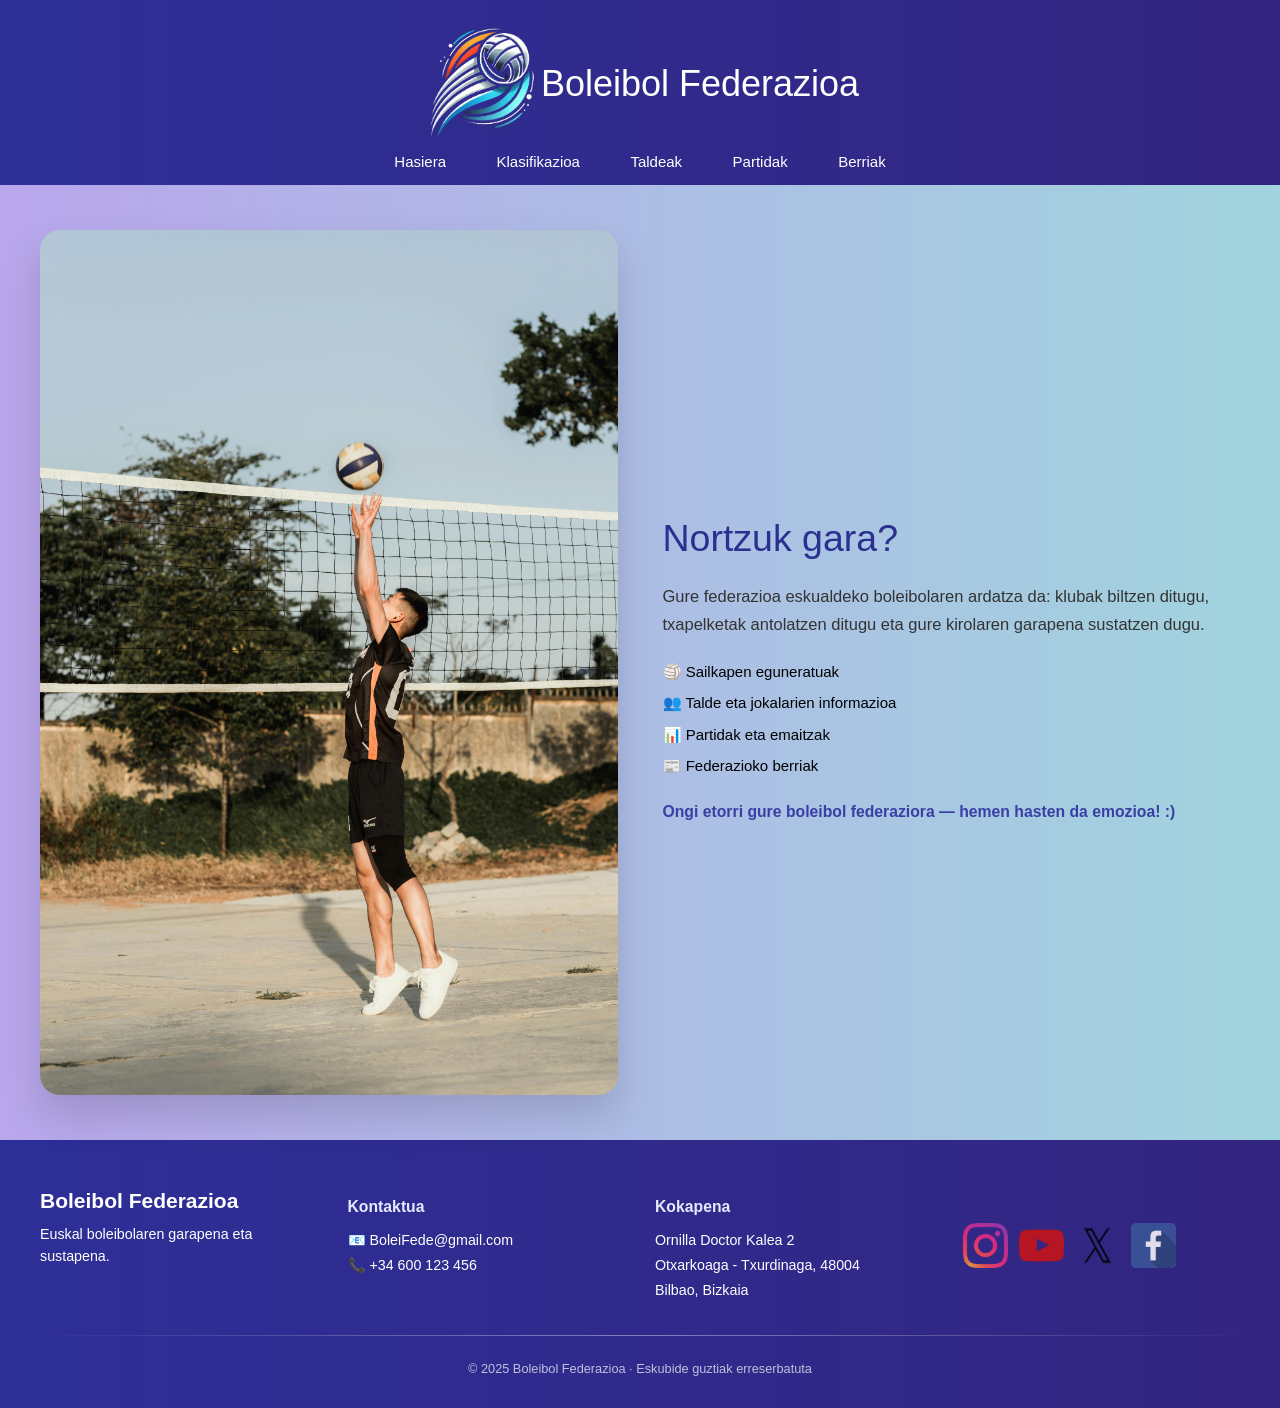
==== index.html @ 76388a1a "Lehenengo commit-a" ====
<!DOCTYPE html>
<html lang="en">

<head>
    <meta charset="UTF-8">
    <meta name="viewport" content="width=device-width, initial-scale=1.0">
    <meta name="description" content="Gure boleiboleko federazioaren web orrialdea sortu dugu">
    <meta name="keywords" content="HTML, CSS, JavaScript">
    <meta name="author" content="3.Taldea">
    <link rel="stylesheet"
        href="https://fonts.googleapis.com/css2?family=Material+Symbols+Rounded:opsz,wght,FILL,GRAD@20..48,100..700,0..1,-50..200">
    <link rel="shortcut icon" href="irudiak/Logo_sinFondo.png" type="image/x-icon">

    <script src="https://code.jquery.com/jquery-3.7.1.min.js"></script>
    <script src="script/jquery-3.7.1.min.js"></script>
    <script src="script/boleibol_federazioa.js"></script>

    <link rel="stylesheet" href="css/boleibol.css">
    <link rel="stylesheet" href="css/w3.css">
</head>

<body>
    <header>
        <div class="tituloa">
            <!--Logoan klikatzerakoan hasierara eramaten du-->
            <a class="hasiera" href="#">
                <img src="irudiak/Logo_sinFondo.png" alt="Federazioaren logoa" width="120px">
            </a>
            <h1>Boleibol Federazioa</h1>
        </div>
        <nav>
            <ul>
                <li>
                    <a class="hasiera" href="#">Hasiera</a>
                </li>
                <li>
                    <a id="klasifikazioa" href="#">Klasifikazioa</a>
                </li>
                <li>
                    <a id="taldeak" href="#">Taldeak</a>
                </li>
                <li>
                    <a id="partidak" href="#">Partidak</a>
                </li>
                <li>
                    <a class="berriak" href="#">Berriak</a>
                </li>
            </ul>
        </nav>
    </header>
    <main>

    </main>
    <br>
    <br>
    <footer>
        <div class="footer-container">


            <div class="footer-brand">
                <h3>Boleibol Federazioa</h3>
                <p>Euskal boleibolaren garapena eta sustapena.</p>
            </div>


            <div class="footer-section">
                <h4>Kontaktua</h4>
                <p>📧 BoleiFede@gmail.com</p>
                <p>📞 +34 600 123 456</p>
            </div>


            <div class="footer-section">
                <h4>Kokapena</h4>
                <p>Ornilla Doctor Kalea 2</p>
                <p>Otxarkoaga - Txurdinaga, 48004</p>
                <p>Bilbao, Bizkaia</p>
            </div>

            <div class="footer-social">
                <a href="#" aria-label="Instagram">
                    <img src="irudiak/instagram.png" alt="Instagram">
                </a>
                <a href="#" aria-label="YouTube">
                    <img src="irudiak/youtube.png" alt="YouTube">
                </a>
                <a href="#" aria-label="Twitter">
                    <img src="irudiak/twitter.png" alt="Twitter">
                </a>
                <a href="#" aria-label="Facebook">
                    <img src="irudiak/facebook.png" alt="Facebook">
                </a>
            </div>


        </div>


        <div class="footer-divider"></div>


        <div class="footer-bottom">
            © 2025 Boleibol Federazioa · Eskubide guztiak erreserbatuta
        </div>
    </footer>
</body>

</html>
---- css/boleibol.css ----
/*//////////////////////////////////////////////////////////////////MENU NABIGATZAILEA SORTZEKO ETA DISEINUA EMATEKO//////////////////////////////////////////////////*/
* {
    font-family: Arial, Helvetica, sans-serif;
}

body {
    background-color: rgb(255, 218, 218);
    background: linear-gradient(90deg, #b9a6ec, #a1d4de);
}

header {
    display: flex;
    flex-direction: column;
    background: linear-gradient(90deg, #2d2f98, #332580);
    color: white;
    justify-content: center;
    padding-top: 15px;

}

.tituloa {
    display: flex;
    justify-content: center;
    align-items: center;

}

h1 {
    padding-top: 14px;
}

/* ================= NAV MEJORADO ================= */

nav {
    background: linear-gradient(90deg, #2d2f98, #332580);
}

nav ul {
    list-style: none;
    display: flex;
    justify-content: center; 
    align-items: center;
    gap: 1.5rem;
    padding: 12px 0;
    margin: 0;
}

nav ul li {
    position: relative;
}

nav ul a {
    text-decoration: none;
    font-size: 1rem;
    font-weight: 500;
    padding: 8px 14px;
    border-radius: 8px;
    position: relative;
    transition: color 0.3s ease;
}


nav ul a::after {
    content: "";
    position: absolute;
    left: 50%;
    bottom: 0;
    width: 0%;
    height: 3px;
    background: linear-gradient(to right, #7db9f5, #ffffff);
    border-radius: 3px;
    transform: translateX(-50%);
    transition: width 0.3s ease;
}

/* hover */
nav ul a:hover {
    color: #e6ecff;
}

nav ul a:hover::after {
    width: 70%;
}


nav ul a.active::after {
    width: 80%;
}


/* ======== RESPONSIVE HEADER ========= */

@media (max-width: 768px) {
    nav ul {
        flex-direction: column;
        gap: 0.75rem;
    }

    nav ul a {
        width: 90%;
        text-align: center;
        padding: 12px;
    }

    nav ul a::after {
        display: none; 
    }
}


/*/////////////////// HASIERA DISEINUA ///////////////////////*/
.portada-container {
    max-width: 1200px;
    margin: 0 auto;
    display: grid;
    grid-template-columns: 1fr 1fr;
    gap: 3rem;
    align-items: center;
}

.portada-img img {
    width: 100%;
    border-radius: 20px;
    box-shadow: 0 20px 40px rgba(0, 0, 0, 0.15);
}

.portada-content h1 {
    font-size: 2.5rem;
    color: #2b2f8f;
    margin-bottom: 1rem;
}

.portada-content .intro {
    font-size: 1.1rem;
    line-height: 1.7;
    color: #333;
    margin-bottom: 1.5rem;
}

.features {
    list-style: none;
    padding: 0;
    margin: 0 0 1.5rem;
}

.features li {
    margin-bottom: 0.6rem;
    font-size: 1rem;
}

.cta {
    font-weight: 600;
    color: #3a3fa5;
    font-size: 1.05rem;
}


.taldeak-main {
    padding: 20px;
    max-width: 1400px;
    margin: 0 auto;
}

.taldeak-titulua {
    font-size: 3rem;
    font-weight: 300;
    letter-spacing: 2px;
    color: #1f2a8a; 
    margin: 60px 0 40px 60px;
    position: relative;
    text-transform: uppercase;
}

.taldeak-titulua span {
    font-weight: 600;
    color: #2c6fd6; 
}

.taldeak-titulua::after {
    content: "";
    position: absolute;
    left: 0;
    bottom: -12px;
    width: 120px;
    height: 4px;
    background: linear-gradient(
        to right,
        #2c6fd6,
        #7db9f5
    );
    border-radius: 2px;
}





/* ////////////////////////////////////////////////////////////////// KLASIFIKAZIO ORRIA EGITEKO ////////////////////////////////////////////////////////////////// */
/* Taularen kontenedorea */
.tabla-contenedor {
    max-width: 1100px;
    margin: 0 auto 40px;
    border-radius: 16px;
    box-shadow: 0 10px 30px rgba(0, 0, 0, 0.08);
    overflow-x: auto;
    /* 🔹 Responsive: scroll horizontala */
    background: white;
}

/* taula */
.tabla-klasi {
    width: 100%;
    border-collapse: collapse;
    font-family: 'Segoe UI', Tahoma, Geneva, Verdana, sans-serif;
    font-size: 0.95rem;
}

.tabla-klasi th {
    background: linear-gradient(135deg, #2c3e50, #34495e);
    color: white;
    padding: 14px 10px;
    text-align: center;
    font-size: 0.85rem;
}

.tabla-klasi td {
    padding: 14px 10px;
    text-align: center;
    border-bottom: 1px solid #f0f2f5;
    color: #2d3748;
    font-weight: 500;
}

/* zutabe espezifikoak */

.pos-col {
    width: 50px;
}

.team-col {
    text-align: left;
    min-width: 200px;
}

.points-col {
    width: 60px;
    font-weight: 700;
}

/* taularen barruko informazioa */
.team-info {
    display: flex;
    align-items: center;
    gap: 10px;
}

.team-info img {
    width: 32px;
    height: 32px;
    object-fit: contain;
}

.team-info span {
    font-weight: 600;
}

/* posizioaren koloreak */
tr.champions {
    background-color: rgba(16, 185, 129, 0.05);
    border-left: 4px solid #10b981;
}

tr.europa {
    background-color: rgba(59, 130, 246, 0.05);
    border-left: 4px solid #3b82f6;
}

tr.relegation {
    background-color: rgba(239, 68, 68, 0.05);
    border-left: 4px solid #ef4444;
}


/* Klasifikazioaren responsive */

@media (max-width: 480px) {

    /* Titulu nagusia gehiago txikitu */
    .klasi_titulua {
        font-size: 1.4rem;
    }

    /* Taula horizontalki mugi dadin */
    .tabla-contenedor {
        overflow-x: auto;
    }

    /* Ikonoak txikiagoak mugikorrean */
    .team-info img {
        width: 26px;
        height: 26px;
    }

    /* Testu orokorra txikiago */
    .tabla-klasi th,
    .tabla-klasi td {
        font-size: 0.8rem;
    }
}



/* ////////////////////////////////////////////////////////////////// BERRIAK //////////////////////////////////////////////////////////////////*/
.berriak-container {
    max-width: 1200px;
    margin: 0 auto;
    padding: 0 2rem 4rem;
}

.notizien-grid {
    display: grid;
    grid-template-columns: repeat(auto-fit, minmax(350px, 1fr));
    gap: 2rem;
    margin-top: 2rem;
}

/* Tarjeta de noticia */
.notizia-card {
    background: white;
    border-radius: 12px;
    overflow: hidden;
    box-shadow: 0 6px 20px rgba(0, 0, 0, 0.1);
    transition: transform 0.3s ease, box-shadow 0.3s ease;
    display: flex;
    flex-direction: column;
    height: 100%;
}

.notizia-card:hover {
    transform: translateY(-5px);
    box-shadow: 0 12px 25px rgba(0, 0, 0, 0.15);
}

/* Header de noticia */
.notizia-header {
    background: linear-gradient(135deg, #2c3e50, #34495e);
    padding: 1rem;
    display: flex;
    justify-content: space-between;
    align-items: center;
}

.notizia-category {
    background: #006494;
    color: white;
    padding: 0.3rem 0.8rem;
    border-radius: 20px;
    font-size: 0.85rem;
    font-weight: 600;
}

.notizia-date {
    color: #e1e6ed;
    font-size: 0.9rem;
}

.notizia-content {
    padding: 1.5rem;
    flex-grow: 1;
    display: flex;
    flex-direction: column;
    background-color: white;
}

.notizia-title {
    color: #1f3c56;
    font-size: 1.5rem;
    margin-bottom: 1rem;
    line-height: 1.3;
}

.notizia-summary p {
    color: #4a5568;
    line-height: 1.6;
    margin-bottom: 1.5rem;
}

.notizia-full {
    margin-top: 1rem;
}

.notizia-full p {
    color: #4a5568;
    line-height: 1.6;
    margin-bottom: 1rem;
}

.notizia-image {
    margin: 1.5rem 0;
}

.notizia-image img {
    width: 100%;
    border-radius: 8px;
    box-shadow: 0 4px 8px rgba(0, 0, 0, 0.1);
}

.image-caption {
    font-size: 0.9rem;
    color: #718096;
    text-align: center;
    margin-top: 0.5rem;
    font-style: italic;
}

.notizia-stats {
    background: #f8fafc;
    padding: 1rem;
    border-radius: 8px;
    margin: 1.5rem 0;
    border-left: 4px solid #006494;
}

.notizia-stats h3 {
    color: #2d3748;
    margin-bottom: 0.8rem;
    font-size: 1.1rem;
}

.notizia-stats ul {
    list-style: none;
    padding-left: 0;
}

.notizia-stats li {
    padding: 0.3rem 0;
    color: #4a5568;
    border-bottom: 1px solid #e2e8f0;
}

.notizia-stats li:last-child {
    border-bottom: none;
}

.notizia-quote {
    background: linear-gradient(135deg, rgba(0, 100, 148, 0.1), rgba(22, 9, 86, 0.05));
    padding: 1.5rem;
    border-radius: 8px;
    margin: 1.5rem 0;
    border-left: 4px solid #006494;
}

.notizia-quote blockquote {
    font-size: 1.1rem;
    color: #2d3748;
    font-style: italic;
    line-height: 1.6;
    margin-bottom: 0.5rem;
}

.notizia-quote cite {
    color: #718096;
    font-size: 0.9rem;
    font-style: normal;
    display: block;
    text-align: right;
}

.notizia-actions {
    padding: 1rem 1.5rem;
    background: #f8fafc;
    border-top: 1px solid #e2e8f0;
    display: flex;
    justify-content: space-between;
    align-items: center;
}

/* Botones simplificados */
.read-more-btn,
.read-less-btn {
    background: #006494;
    color: white;
    border: none;
    padding: 0.6rem 1.2rem;
    border-radius: 4px;
    cursor: pointer;
    font-weight: 600;
    font-size: 0.9rem;
    transition: background-color 0.2s ease;
    font-family: inherit;
}

.read-more-btn:hover,
.read-less-btn:hover {
    background: #004d73;
}

.read-less-btn {
    background: #4a5568;
}

.read-less-btn:hover {
    background: #2d3748;
}

/* Botón Erakutsi simplificado */
#btnErakutsi {
    background: #2d2f98;
    color: white;
    border: none;
    padding: 0.7rem 1.5rem;
    border-radius: 4px;
    cursor: pointer;
    font-weight: 600;
    font-size: 1rem;
    transition: background-color 0.2s ease;
}

#btnErakutsi:hover {
    background: #395abd;
}

/* Botón Ezkutatu simplificado */
#bntEzkutatu {
    background: #2d2f98;
    color: white;
    border: none;
    padding: 0.7rem 1.5rem;
    border-radius: 4px;
    cursor: pointer;
    font-weight: 600;
    font-size: 1rem;
    transition: background-color 0.2s ease;
}

#bntEzkutatu:hover {
    background: #395abd;
}

/* Responsive egiteko */
@media (max-width: 768px) {
    .nav-menu {
        display: none;
    }

    .header-title {
        font-size: 2rem;
    }

    .notizien-grid {
        grid-template-columns: 1fr;
        gap: 1.5rem;
    }

    .berriak-container {
        padding: 0 1rem 3rem;
    }

    .notizia-content {
        padding: 1rem;
    }

    .notizia-title {
        font-size: 1.3rem;
    }
}

@media (min-width: 769px) and (max-width: 1024px) {
    .notizien-grid {
        grid-template-columns: repeat(2, 1fr);
    }
}

@media (min-width: 1025px) {
    .notizien-grid {
        grid-template-columns: repeat(3, 1fr);
    }
}

/* ////////////////////////////////////////////////////////////////// FOOTER ////////////////////////////////////////////////////////////////// */

footer {
    background: linear-gradient(90deg, #2d2f98, #332580);
    color: white;
    padding: 3rem 1.5rem 2rem;
}


.footer-container {
    max-width: 1200px;
    margin: 0 auto;
    display: grid;
    grid-template-columns: repeat(auto-fit, minmax(250px, 1fr));
    gap: 2rem;
}


.footer-brand h3 {
    margin: 0 0 0.5rem;
    font-size: 1.4rem;
    font-weight: 600;
}


.footer-brand p {
    margin: 0;
    font-size: 0.95rem;
    color: var(--soft);
    line-height: 1.5;
}

.footer-section h4 {
    margin-bottom: 0.75rem;
    font-size: 1.05rem;
    font-weight: 600;
    color: #e6e9ff;
}


.footer-section p {
    margin: 0.25rem 0;
    font-size: 0.95rem;
    color: var(--soft);
}


.footer-divider {
    margin: 2rem 0 1.5rem;
    height: 1px;
    background: linear-gradient(to right, transparent, rgba(255, 255, 255, 0.4), transparent);
}


.footer-bottom {
    text-align: center;
    font-size: 0.85rem;
    color: rgba(255, 255, 255, 0.7);
}

.footer-social {
    right: 2rem;
    bottom: 2.5rem;
    display: flex;
    gap: 0.75rem;
}

.footer-social a {
    display: inline-flex;
    align-items: center;
    justify-content: center;
    transition: transform 0.2s ease, opacity 0.2s ease;
}

.footer-social img {
    width: 45px;
    height: 45px;
    opacity: 0.85;
}

.footer-social a:hover img {
    opacity: 1;
    transform: scale(1.1);
}




/*taldeak*/
/* =============================== */
/* ===== CONTENEDOR GENERAL ===== */
/* =============================== */

.talde_kont {
    background: rgb(140, 190, 227);
    border-radius: 16px;
    box-shadow: 0 10px 25px rgba(0, 0, 0, 0.08);
    padding: 25px 20px;
    max-width: 320px;
    display: flex;
    flex-direction: column;
    align-items: center;
    gap: 15px;
    transition: transform 0.3s ease, box-shadow 0.3s ease;
    margin: 20px;
}

/* Hover efektua */
.talde_kont:hover {
    transform: translateY(-6px);
    box-shadow: 0 15px 35px rgba(0, 0, 0, 0.12);
}

/* =============================== */
/* ===== LOGOA ===== */
/* =============================== */

.talde_kont img {
    width: 70px;
    height: 70px;
    object-fit: contain;
    background: #f1f5f9;
    padding: 10px;
    border-radius: 50%;
}

/* =============================== */
/* ===== TALDEAREN IZENA ===== */
/* =============================== */

.talde_kont h2 {
    font-size: 1.3rem;
    text-align: center;
    color: #1f3c56;
    margin: 0;
    font-weight: 700;
}

/* =============================== */
/* ===== INFORMEZIOAREN LISTA ===== */
/* =============================== */

.talde_kont ul {
    list-style: none;
    padding: 0;
    margin: 0;
    width: 100%;
}

.talde_kont li {
    font-size: 0.9rem;
    color: #4a5568;
    padding: 8px 0;
    border-bottom: 1px solid #e2e8f0;
    line-height: 1.4;
}

/* Azken marra kendu */
.talde_kont li:last-child {
    border-bottom: none;
}

/* =============================== */
/* ===== GRID-A (KANPOKOA) ===== */
/* =============================== */

/* Gomendatua: for-each-a inguratzen duen kontenedorea */
.taldeak-grid {
    display: grid;
    grid-template-columns: repeat(auto-fit, minmax(280px, 1fr));
    gap: 30px;
    max-width: 1200px;
    margin: 40px auto;
    padding: 0 20px;
}




#tald {
    display: flex;
    justify-content:space-around;
}

.jokalari_kont {
    background: rgb(71, 129, 174);
    color: white;
    border-radius: 16px;
    box-shadow: 0 10px 25px rgba(0, 0, 0, 0.08);
    padding: 25px 20px;
    max-width: 320px;
    display: flex;
    flex-direction: column;
    align-items: center;
    gap: 15px;
    transition: transform 0.3s ease, box-shadow 0.3s ease;
}

/* ====================== PARTIDOAK ====================== */

:root {
    --primary: #1f3c56;
    --secondary: #006494;
    --accent: #00a8e8;
    --light: #f8fafc;
    --dark: #2d3748;    
    --border: #e2e8f0;
    --shadow: rgba(0, 100, 148, 0.08);
    --radius: 12px;
    --win: #2ecc71;
    --loss: #e74c3c;
    --draw: #95a5a6;
}

.partidak-container {
    max-width: 1200px;
    margin: 0 auto;
    padding: 0 2rem 4rem;
}

.partidak-titulua {
    text-align: center;
    font-size: 2.8rem;
    font-weight: 700;
    color: var(--primary);
    margin: 3rem 0 4rem;
    letter-spacing: -0.8px;
    position: relative;
    padding-bottom: 1.5rem;
}

.partidak-titulua::after {
    content: '';
    position: absolute;
    bottom: 0;
    left: 50%;
    transform: translateX(-50%);
    width: 120px;
    height: 5px;
    background: linear-gradient(90deg, var(--secondary), var(--accent));
    border-radius: 3px;
}

/* ===== TEMPORADA ===== */
.denboraldia {
    background: white;
    border-radius: var(--radius);
    padding: 2.5rem;
    margin-bottom: 3rem;
    box-shadow: 0 8px 30px rgba(0, 0, 0, 0.06);
    border: 1px solid var(--border);
    position: relative;
    overflow: hidden;
}

.denboraldia::before {
    content: '';
    position: absolute;
    top: 0;
    left: 0;
    width: 6px;
    height: 100%;
    background: linear-gradient(180deg, var(--secondary), var(--accent));
}

.denboraldia h2 {
    font-size: 1.9rem;
    color: var(--primary);
    margin-bottom: 2rem;
    padding-bottom: 1.2rem;
    border-bottom: 2px solid var(--border);
    font-weight: 600;
    display: flex;
    align-items: center;
    gap: 1rem;
}

.denboraldia h2 span.urteak {
    background: linear-gradient(135deg, var(--secondary), var(--accent));
    color: white;
    padding: 0.3rem 1rem;
    border-radius: 20px;
    font-size: 0.9rem;
    font-weight: 500;
}

/* ===== JORNADA ===== */
.jardunaldia {
    margin-bottom: 2.5rem;
    background: var(--light);
    border-radius: 10px;
    padding: 1.8rem;
    border: 1px solid var(--border);
    transition: all 0.3s ease;
}

.jardunaldia:hover {
    border-color: var(--secondary);
    box-shadow: 0 4px 15px rgba(0, 100, 148, 0.1);
}

.jardunaldia.actual {
    background: linear-gradient(135deg, rgba(0, 164, 232, 0.03), rgba(0, 100, 148, 0.05));
    border: 2px solid var(--accent);
}

.jardunaldia h3 {
    font-size: 1.4rem;
    color: var(--primary);
    margin-bottom: 1.5rem;
    padding-left: 1.2rem;
    position: relative;
    font-weight: 600;
    display: flex;
    align-items: center;
    gap: 0.8rem;
}

.jardunaldia h3::before {
    content: '';
    position: absolute;
    left: 0;
    top: 50%;
    transform: translateY(-50%);
    width: 5px;
    height: 24px;
    background: linear-gradient(180deg, var(--secondary), var(--accent));
    border-radius: 3px;
}

.jardunaldia.actual h3::before {
    background: linear-gradient(180deg, var(--accent), #00c6ff);
    width: 6px;
}

.partida-taulak {
    display: flex;
    flex-direction: column;
    gap: 1.2rem;
}

/* ===== PARTIDOS ===== */
.partida {
    display: flex;
    justify-content: space-between;
    align-items: center;
    padding: 1.5rem 2rem;
    background: white;
    border-radius: 10px;
    border: 1px solid var(--border);
    transition: all 0.3s ease;
    position: relative;
    overflow: hidden;
}

.partida::before {
    content: '';
    position: absolute;
    left: 0;
    top: 0;
    height: 100%;
    width: 3px;
    background: var(--border);
    transition: all 0.3s ease;
}

.partida:hover {
    transform: translateY(-3px);
    border-color: var(--secondary);
    box-shadow: 0 6px 20px rgba(0, 100, 148, 0.12);
}

.partida:hover::before {
    background: linear-gradient(180deg, var(--secondary), var(--accent));
}

/* Estados del partido */
.partida.jugado.ganado::before { background: var(--win); }
.partida.jugado.perdido::before { background: var(--loss); }
.partida.jugado.empatado::before { background: var(--draw); }

/* ===== EQUIPOS ===== */
.taldeak {
    display: flex;
    align-items: center;
    flex: 1;
    min-width: 0;
    gap: 1rem;
}

.etxekoa, .kanpokoa {
    font-size: 1.15rem;
    font-weight: 600;
    padding: 0.8rem 1.2rem;
    border-radius: 8px;
    text-align: center;
    flex: 1;
    max-width: 45%;
    transition: all 0.3s ease;
    position: relative;
    overflow: hidden;
}

.etxekoa {
    background: rgba(0, 100, 148, 0.05);
    color: var(--secondary);
    border: 1px solid rgba(0, 100, 148, 0.15);
}

.kanpokoa {
    background: rgba(31, 60, 86, 0.05);
    color: var(--primary);
    border: 1px solid rgba(31, 60, 86, 0.15);
}

.etxekoa::after, .kanpokoa::after {
    content: '';
    position: absolute;
    top: 0;
    left: -100%;
    width: 100%;
    height: 100%;
    background: linear-gradient(90deg, transparent, rgba(255, 255, 255, 0.4), transparent);
    transition: left 0.6s ease;
}

.etxekoa:hover::after, .kanpokoa:hover::after {
    left: 100%;
}

.vs {
    margin: 0 1rem;
    color: #718096;
    font-weight: 500;
    font-size: 0.95rem;
    min-width: 35px;
    text-align: center;
    background: var(--light);
    padding: 0.5rem 0.8rem;
    border-radius: 20px;
    border: 1px solid var(--border);
}

/* ===== RESULTADO ===== */
.emaitza {
    font-size: 1.2rem;
    font-weight: 700;
    padding: 0.8rem 1.5rem;
    border-radius: 10px;
    min-width: 110px;
    text-align: center;
    transition: all 0.3s ease;
    letter-spacing: 0.5px;
}

/* Resultado jugado */
.partida.jugado .emaitza {
    background: rgba(46, 204, 113, 0.1);
    color: var(--win);
    border: 1px solid rgba(46, 204, 113, 0.2);
}

/* Partido ganado */
.partida.ganado .emaitza {
    background: rgba(46, 204, 113, 0.15);
    color: var(--win);
    border-color: rgba(46, 204, 113, 0.3);
}

/* Partido perdido */
.partida.perdido .emaitza {
    background: rgba(231, 76, 60, 0.1);
    color: var(--loss);
    border-color: rgba(231, 76, 60, 0.2);
}

/* Partido empatado */
.partida.empatado .emaitza {
    background: rgba(149, 165, 166, 0.1);
    color: var(--draw);
    border-color: rgba(149, 165, 166, 0.2);
}

/* Partido programado */
.partida.programado .emaitza {
    background: rgba(255, 193, 7, 0.08);
    color: #d4a017;
    border: 1px solid rgba(255, 193, 7, 0.2);
    font-style: italic;
}

/* Indicador de estado */
.estado-partida {
    position: absolute;
    top: 0.5rem;
    right: 0.5rem;
    font-size: 0.75rem;
    padding: 0.2rem 0.6rem;
    border-radius: 12px;
    font-weight: 600;
    text-transform: uppercase;
    letter-spacing: 0.5px;
}

.partida.jugado .estado-partida {
    background: rgba(46, 204, 113, 0.15);
    color: var(--win);
}

.partida.programado .estado-partida {
    background: rgba(255, 193, 7, 0.15);
    color: #d4a017;
}

/* ===== FECHA Y HORA ===== */
.fecha-partida {
    position: absolute;
    bottom: 0.5rem;
    left: 50%;
    transform: translateX(-50%);
    font-size: 0.85rem;
    color: #718096;
    background: white;
    padding: 0.2rem 0.8rem;
    border-radius: 12px;
    border: 1px solid var(--border);
    white-space: nowrap;
}

/* ===== responsive ===== */
@media (max-width: 768px) {
    .partidak-container {
        padding: 0 1.5rem 3rem;
    }
    
    .partidak-titulua {
        font-size: 2.2rem;
        margin: 2rem 0 3rem;
    }
    
    .denboraldia {
        padding: 2rem 1.5rem;
        margin-bottom: 2.5rem;
    }
    
    .denboraldia h2 {
        font-size: 1.6rem;
        flex-direction: column;
        align-items: flex-start;
        gap: 0.5rem;
    }
    
    .jardunaldia {
        padding: 1.5rem;
        margin-bottom: 2rem;
    }
    
    .jardunaldia h3 {
        font-size: 1.2rem;
    }
    
    .partida {
        flex-direction: column;
        gap: 1.2rem;
        padding: 1.8rem 1.5rem;
        position: relative;
    }
    
    .partida::before {
        width: 100%;
        height: 3px;
        top: 0;
        left: 0;
    }
    
    .taldeak {
        width: 100%;
        flex-direction: column;
        gap: 0.8rem;
    }
    
    .etxekoa, .kanpokoa {
        max-width: 100%;
        width: 100%;
        padding: 1rem;
    }
    
    .vs {
        order: -1;
        margin: 0.5rem 0;
        padding: 0.4rem 1.2rem;
    }
    
    .emaitza {
        width: 100%;
        margin-top: 0.5rem;
        padding: 1rem;
    }
    
    .estado-partida {
        top: 0.8rem;
        right: 0.8rem;
    }
    
    .fecha-partida {
        position: relative;
        bottom: auto;
        left: auto;
        transform: none;
        margin-top: 0.5rem;
    }
}

@media (max-width: 480px) {
    .partidak-titulua {
        font-size: 1.9rem;
        padding-bottom: 1rem;
    }
    
    .partidak-titulua::after {
        width: 80px;
        height: 4px;
    }
    
    .denboraldia {
        padding: 1.5rem 1.2rem;
    }
    
    .denboraldia h2 {
        font-size: 1.4rem;
    }
    
    .jardunaldia h3 {
        font-size: 1.1rem;
        padding-left: 1rem;
    }
    
    .etxekoa, .kanpokoa {
        font-size: 1.05rem;
        padding: 0.9rem;
    }
    
    .emaitza {
        font-size: 1.1rem;
    }
}

/* Mensaje cuando no hay partidos */
.partida-taulak:empty::before {
    content: 'Ez dago partidurik erakusteko.';
    text-align: center;
    color: #a0aec0;
    padding: 3rem;
    display: block;
    font-style: italic;
    background: var(--light);
    border-radius: 10px;
    border: 2px dashed var(--border);
}

/* Separador entre jornadas */
.jardunaldia:not(:last-child) {
    margin-bottom: 2.5rem;
}

/* Mejoras tipográficas */
.etxekoa, .kanpokoa {
    letter-spacing: 0.2px;
    font-weight: 600;
}

.vs {
    font-weight: 500;
    opacity: 0.9;
}

/* Espaciado interno de la tabla */
.partida-taulak {
    padding: 0.5rem 0;
}
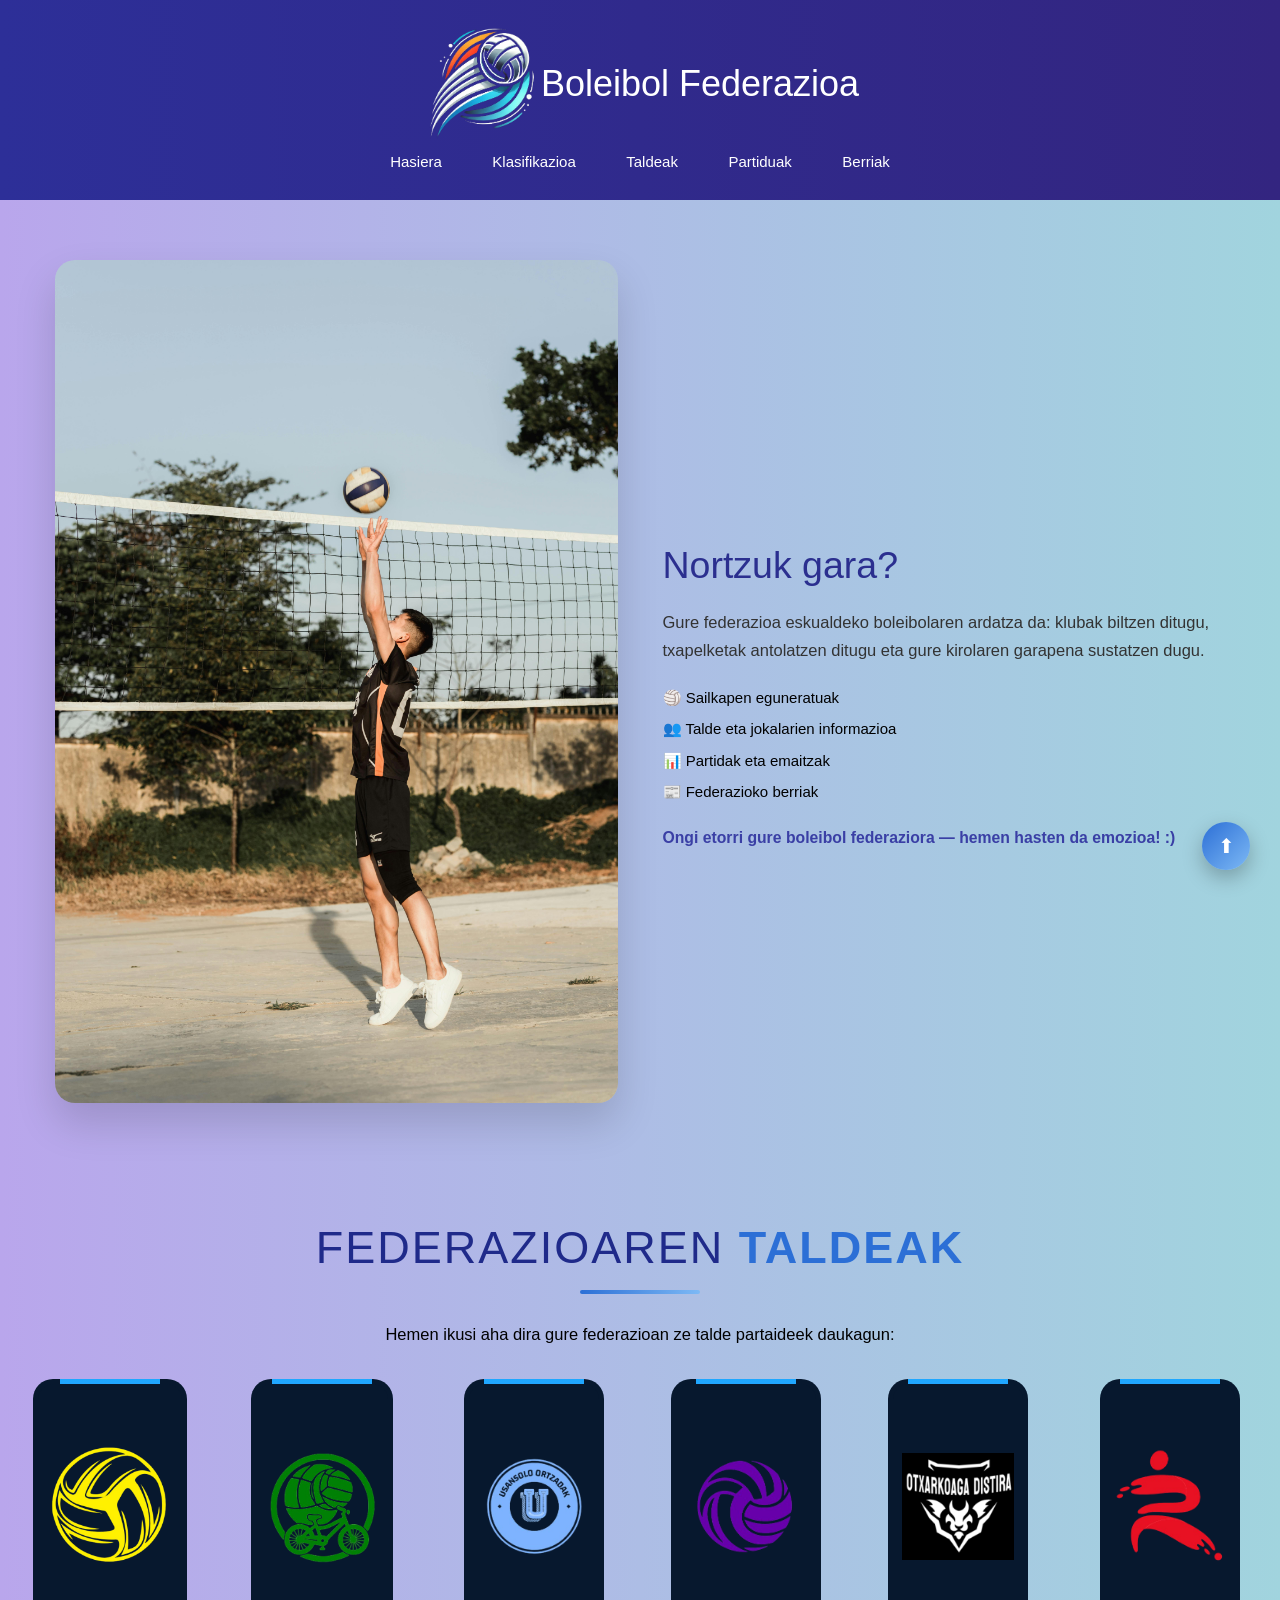
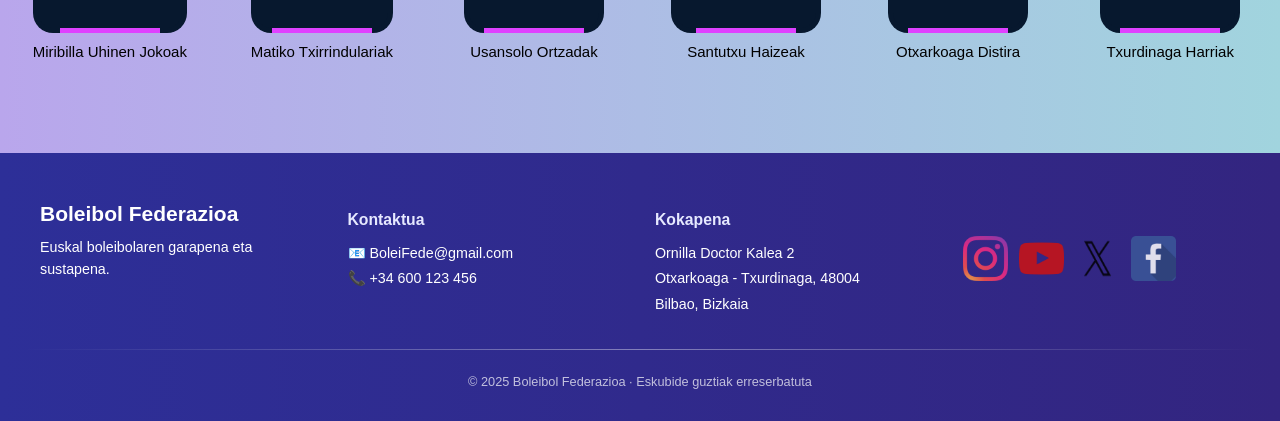
==== commit e7037528: "Amaituta" ====
--- a/index.html
+++ b/index.html
@@ -40,7 +40,7 @@
                     <a id="taldeak" href="#">Taldeak</a>
                 </li>
                 <li>
-                    <a id="partidak" href="#">Partidak</a>
+                    <a id="partidak" href="#">Partiduak</a>
                 </li>
                 <li>
                     <a class="berriak" href="#">Berriak</a>
@@ -53,8 +53,10 @@
     </main>
     <br>
     <br>
+    <!-- ======== FOOTER ======== -->
     <footer>
-        <div class="footer-container">
+        <section class="footer-container">
+            <button id="flecha">⬆</button>
 
 
             <div class="footer-brand">
@@ -91,10 +93,7 @@
                     <img src="irudiak/facebook.png" alt="Facebook">
                 </a>
             </div>
-
-
-        </div>
-
+        </section>
 
         <div class="footer-divider"></div>
 
--- a/css/boleibol.css
+++ b/css/boleibol.css
@@ -1,36 +1,36 @@
-/*//////////////////////////////////////////////////////////////////MENU NABIGATZAILEA SORTZEKO ETA DISEINUA EMATEKO//////////////////////////////////////////////////*/
+/* ======== HASIERA ========= */
 * {
     font-family: Arial, Helvetica, sans-serif;
+    box-sizing: border-box;
+    margin: 0;
+    padding: 0;
 }
 
 body {
-    background-color: rgb(255, 218, 218);
     background: linear-gradient(90deg, #b9a6ec, #a1d4de);
 }
 
+/* ======== HEADER ========= */
 header {
     display: flex;
     flex-direction: column;
     background: linear-gradient(90deg, #2d2f98, #332580);
     color: white;
     justify-content: center;
-    padding-top: 15px;
-
+    padding: 15px 0;
 }
 
 .tituloa {
     display: flex;
     justify-content: center;
     align-items: center;
-
 }
 
 h1 {
     padding-top: 14px;
 }
 
-/* ================= NAV MEJORADO ================= */
-
+/* ======== NAV ========= */
 nav {
     background: linear-gradient(90deg, #2d2f98, #332580);
 }
@@ -38,11 +38,10 @@
 nav ul {
     list-style: none;
     display: flex;
-    justify-content: center; 
+    justify-content: center;
     align-items: center;
     gap: 1.5rem;
     padding: 12px 0;
-    margin: 0;
 }
 
 nav ul li {
@@ -58,7 +57,6 @@
     position: relative;
     transition: color 0.3s ease;
 }
-
 
 nav ul a::after {
     content: "";
@@ -73,7 +71,6 @@
     transition: width 0.3s ease;
 }
 
-/* hover */
 nav ul a:hover {
     color: #e6ecff;
 }
@@ -82,33 +79,11 @@
     width: 70%;
 }
 
-
 nav ul a.active::after {
     width: 80%;
 }
 
-
-/* ======== RESPONSIVE HEADER ========= */
-
-@media (max-width: 768px) {
-    nav ul {
-        flex-direction: column;
-        gap: 0.75rem;
-    }
-
-    nav ul a {
-        width: 90%;
-        text-align: center;
-        padding: 12px;
-    }
-
-    nav ul a::after {
-        display: none; 
-    }
-}
-
-
-/*/////////////////// HASIERA DISEINUA ///////////////////////*/
+/* ======== PORTADA ========= */
 .portada-container {
     max-width: 1200px;
     margin: 0 auto;
@@ -116,6 +91,7 @@
     grid-template-columns: 1fr 1fr;
     gap: 3rem;
     align-items: center;
+    padding: 1rem;
 }
 
 .portada-img img {
@@ -137,74 +113,194 @@
     margin-bottom: 1.5rem;
 }
 
-.features {
+.zerDago {
     list-style: none;
     padding: 0;
     margin: 0 0 1.5rem;
 }
 
-.features li {
+.zerDago li {
     margin-bottom: 0.6rem;
     font-size: 1rem;
 }
 
-.cta {
+.ongiEtorria {
     font-weight: 600;
     color: #3a3fa5;
     font-size: 1.05rem;
 }
 
-
-.taldeak-main {
-    padding: 20px;
-    max-width: 1400px;
-    margin: 0 auto;
-}
-
+/* ======== Taldearen sekzioa ========= */
 .taldeak-titulua {
     font-size: 3rem;
     font-weight: 300;
     letter-spacing: 2px;
-    color: #1f2a8a; 
-    margin: 60px 0 40px 60px;
+    color: #1f2a8a;
+    margin: 60px 0 40px 0;
     position: relative;
     text-transform: uppercase;
+    text-align: center;
 }
 
 .taldeak-titulua span {
     font-weight: 600;
-    color: #2c6fd6; 
+    color: #2c6fd6;
 }
 
 .taldeak-titulua::after {
     content: "";
     position: absolute;
-    left: 0;
+    left: 50%;
     bottom: -12px;
     width: 120px;
     height: 4px;
-    background: linear-gradient(
-        to right,
-        #2c6fd6,
-        #7db9f5
-    );
+    background: linear-gradient(to right, #2c6fd6, #7db9f5);
     border-radius: 2px;
-}
-
-
-
-
-
-/* ////////////////////////////////////////////////////////////////// KLASIFIKAZIO ORRIA EGITEKO ////////////////////////////////////////////////////////////////// */
+    transform: translateX(-50%);
+}
+
+.info {
+    font-size: 1.1rem;
+    text-align: center;
+    margin-bottom: 2em;
+    max-width: 700px;
+    margin-left: auto;
+    margin-right: auto;
+}
+
+/* GRID DE TARJETAS */
+.kutxak_talde {
+    display: grid;
+    grid-template-columns: repeat(auto-fit, minmax(150px, 1fr));
+    gap: 1.5rem;
+    padding: 0 1rem;
+    justify-items: center;
+    margin-bottom: 3rem;
+}
+
+.kutxak_talde article {
+    text-align: center;
+}
+
+.kutxak_talde article p {
+    margin-top: 0.5rem;
+    font-weight: 500;
+}
+
+/* Talde Txartela */
+.card {
+    width: 100%;
+    max-width: 190px;
+    height: 254px;
+    background: #07182E;
+    position: relative;
+    display: flex;
+    place-content: center;
+    place-items: center;
+    overflow: hidden;
+    border-radius: 20px;
+}
+
+.card img {
+    z-index: 1;
+    max-width: 80%;
+    height: auto;
+}
+
+.card::before {
+    content: '';
+    position: absolute;
+    width: 100px;
+    background-image: linear-gradient(180deg, rgb(0, 183, 255), rgb(255, 48, 255));
+    height: 130%;
+    animation: rotBGimg 3s linear infinite;
+    transition: all 0.2s linear;
+}
+
+@keyframes rotBGimg {
+    from {
+        transform: rotate(0deg);
+    }
+
+    to {
+        transform: rotate(360deg);
+    }
+}
+
+.card::after {
+    content: '';
+    position: absolute;
+    background: #07182E;
+    inset: 5px;
+    border-radius: 15px;
+}
+
+/* Responsive egiteko */
+@media (max-width: 1024px) {
+    .portada-container {
+        grid-template-columns: 1fr;
+        gap: 2rem;
+    }
+
+    .portada-content h1 {
+        font-size: 2rem;
+    }
+}
+
+@media (max-width: 768px) {
+    nav ul {
+        flex-direction: column;
+        gap: 0.75rem;
+    }
+
+    nav ul a {
+        width: 90%;
+        text-align: center;
+        padding: 12px;
+    }
+
+    nav ul a::after {
+        display: none;
+    }
+
+    .taldeak-titulua {
+        font-size: 2rem;
+    }
+
+    .cta2 {
+        font-size: 1rem;
+    }
+
+    .kutxak_talde {
+        grid-template-columns: repeat(auto-fit, minmax(120px, 1fr));
+        gap: 1rem;
+    }
+}
+
+@media (max-width: 480px) {
+    .taldeak-titulua {
+        font-size: 1.5rem;
+    }
+
+    .cta2 {
+        font-size: 0.95rem;
+    }
+
+    .card {
+        height: 200px;
+    }
+}
+
+
+/* ///////////////// KLASIFIKAZIO ORRIA EGITEKO ///////////////// */
 /* Taularen kontenedorea */
 .tabla-contenedor {
-    max-width: 1100px;
-    margin: 0 auto 40px;
+    max-width: 11000px;
+    margin: 0 auto 50px;
     border-radius: 16px;
     box-shadow: 0 10px 30px rgba(0, 0, 0, 0.08);
     overflow-x: auto;
-    /* 🔹 Responsive: scroll horizontala */
-    background: white;
+    background: linear-gradient(to right, #accef0, #edd4f9);
 }
 
 /* taula */
@@ -213,6 +309,7 @@
     border-collapse: collapse;
     font-family: 'Segoe UI', Tahoma, Geneva, Verdana, sans-serif;
     font-size: 0.95rem;
+
 }
 
 .tabla-klasi th {
@@ -227,6 +324,7 @@
     padding: 14px 10px;
     text-align: center;
     border-bottom: 1px solid #f0f2f5;
+    background-color: white;
     color: #2d3748;
     font-weight: 500;
 }
@@ -248,6 +346,12 @@
 }
 
 /* taularen barruko informazioa */
+.denboraldi_titulo {
+    color: #332580;
+    font-weight: bold;
+    margin-left: 10px;
+}
+
 .team-info {
     display: flex;
     align-items: center;
@@ -324,7 +428,7 @@
     margin-top: 2rem;
 }
 
-/* Tarjeta de noticia */
+/* Berrien kutxa */
 .notizia-card {
     background: white;
     border-radius: 12px;
@@ -341,7 +445,7 @@
     box-shadow: 0 12px 25px rgba(0, 0, 0, 0.15);
 }
 
-/* Header de noticia */
+/* Berrien header */
 .notizia-header {
     background: linear-gradient(135deg, #2c3e50, #34495e);
     padding: 1rem;
@@ -475,7 +579,6 @@
     align-items: center;
 }
 
-/* Botones simplificados */
 .read-more-btn,
 .read-less-btn {
     background: #006494;
@@ -503,7 +606,7 @@
     background: #2d3748;
 }
 
-/* Botón Erakutsi simplificado */
+/*  Erakutsi botoia */
 #btnErakutsi {
     background: #2d2f98;
     color: white;
@@ -662,6 +765,27 @@
     transform: scale(1.1);
 }
 
+#flecha {
+    position: fixed;
+    bottom: 30px;
+    right: 30px;
+    width: 48px;
+    height: 48px;
+    border-radius: 50%;
+    border: none;
+    background: linear-gradient(135deg, #2c6fd6, #7db9f5);
+    color: white;
+    font-size: 20px;
+    cursor: pointer;
+    display: none;
+    box-shadow: 0 8px 20px rgba(0, 0, 0, 0.25);
+    transition: transform 0.3s ease;
+    z-index: 1000;
+}
+
+#flecha:hover {
+    transform: translateY(-6px);
+}
 
 
 
@@ -671,8 +795,9 @@
 /* =============================== */
 
 .talde_kont {
-    background: rgb(140, 190, 227);
+    background-image: linear-gradient(144deg, #c09bdb, #9a8eea 50%, #a6ecf0);
     border-radius: 16px;
+    border: solid 2px white;
     box-shadow: 0 10px 25px rgba(0, 0, 0, 0.08);
     padding: 25px 20px;
     max-width: 320px;
@@ -728,7 +853,7 @@
 
 .talde_kont li {
     font-size: 0.9rem;
-    color: #4a5568;
+    color: #264a88;
     padding: 8px 0;
     border-bottom: 1px solid #e2e8f0;
     line-height: 1.4;
@@ -737,6 +862,80 @@
 /* Azken marra kendu */
 .talde_kont li:last-child {
     border-bottom: none;
+}
+
+/*Jokalariaren botoia apaindu eta animazioa emateko*/
+.btnTaldeak button {
+    position: relative;
+    padding: 10px 20px;
+    border-radius: 7px;
+    border: 1px solid rgb(61, 106, 255);
+    font-size: 14px;
+    text-transform: uppercase;
+    font-weight: 600;
+    letter-spacing: 2px;
+    background: transparent;
+    color: #fff;
+    overflow: hidden;
+    box-shadow: 0 0 0 0 transparent;
+    -webkit-transition: all 0.2s ease-in;
+    -moz-transition: all 0.2s ease-in;
+    transition: all 0.2s ease-in;
+}
+
+.btnTaldeak:hover {
+    background: rgb(61, 106, 255);
+    box-shadow: 0 0 30px 5px rgba(0, 142, 236, 0.815);
+    -webkit-transition: all 0.2s ease-out;
+    -moz-transition: all 0.2s ease-out;
+    transition: all 0.2s ease-out;
+}
+
+.btnTaldeak:hover::before {
+    -webkit-animation: sh02 0.5s 0s linear;
+    -moz-animation: sh02 0.5s 0s linear;
+    animation: sh02 0.5s 0s linear;
+}
+
+.btnTaldeak::before {
+    content: '';
+    display: block;
+    width: 0px;
+    height: 86%;
+    position: absolute;
+    top: 7%;
+    left: 0%;
+    opacity: 0;
+    background: #fff;
+    box-shadow: 0 0 50px 30px #fff;
+    -webkit-transform: skewX(-20deg);
+    -moz-transform: skewX(-20deg);
+    -ms-transform: skewX(-20deg);
+    -o-transform: skewX(-20deg);
+    transform: skewX(-20deg);
+}
+
+@keyframes sh02 {
+    from {
+        opacity: 0;
+        left: 0%;
+    }
+
+    50% {
+        opacity: 1;
+    }
+
+    to {
+        opacity: 0;
+        left: 100%;
+    }
+}
+
+.btnTaldeak:active {
+    box-shadow: 0 0 0 0 transparent;
+    -webkit-transition: box-shadow 0.2s ease-in;
+    -moz-transition: box-shadow 0.2s ease-in;
+    transition: box-shadow 0.2s ease-in;
 }
 
 /* =============================== */
@@ -753,18 +952,16 @@
     padding: 0 20px;
 }
 
-
-
-
 #tald {
     display: flex;
-    justify-content:space-around;
+    justify-content: space-around;
 }
 
 .jokalari_kont {
-    background: rgb(71, 129, 174);
-    color: white;
+    background-image: linear-gradient(144deg, #9a8eea, #a6ecf0 50%, #c09bdb);
+    color: rgb(67, 84, 108);
     border-radius: 16px;
+    border: solid 2px white;
     box-shadow: 0 10px 25px rgba(0, 0, 0, 0.08);
     padding: 25px 20px;
     max-width: 320px;
@@ -772,17 +969,17 @@
     flex-direction: column;
     align-items: center;
     gap: 15px;
-    transition: transform 0.3s ease, box-shadow 0.3s ease;
-}
-
-/* ====================== PARTIDOAK ====================== */
+    transition: transform 0.3s ease, box-shadow 0.3s ease; 
+}
+
+/* ====================== PARTIDUAK ====================== */
 
 :root {
     --primary: #1f3c56;
     --secondary: #006494;
     --accent: #00a8e8;
     --light: #f8fafc;
-    --dark: #2d3748;    
+    --dark: #2d3748;
     --border: #e2e8f0;
     --shadow: rgba(0, 100, 148, 0.08);
     --radius: 12px;
@@ -820,9 +1017,10 @@
     border-radius: 3px;
 }
 
-/* ===== TEMPORADA ===== */
+/* ===== DENBORALDIA ===== */
 .denboraldia {
-    background: white;
+    background: linear-gradient(90deg, #e0f0ff 0%, #f0e6ff 100%);
+    box-shadow: 0px 2px 8px rgba(0, 0, 0, 0.05);
     border-radius: var(--radius);
     padding: 2.5rem;
     margin-bottom: 3rem;
@@ -863,10 +1061,10 @@
     font-weight: 500;
 }
 
-/* ===== JORNADA ===== */
+/* ===== JARDUNALDIA ===== */
 .jardunaldia {
     margin-bottom: 2.5rem;
-    background: var(--light);
+    background: linear-gradient(90deg, #c0defa 0%, #ddccf6 100%);
     border-radius: 10px;
     padding: 1.8rem;
     border: 1px solid var(--border);
@@ -918,13 +1116,13 @@
     gap: 1.2rem;
 }
 
-/* ===== PARTIDOS ===== */
+/* ===== PARTIDUAK ===== */
 .partida {
     display: flex;
     justify-content: space-between;
     align-items: center;
     padding: 1.5rem 2rem;
-    background: white;
+    background: linear-gradient(90deg, #e0f0ff 0%, #f0e6ff 100%);
     border-radius: 10px;
     border: 1px solid var(--border);
     transition: all 0.3s ease;
@@ -954,11 +1152,19 @@
 }
 
 /* Estados del partido */
-.partida.jugado.ganado::before { background: var(--win); }
-.partida.jugado.perdido::before { background: var(--loss); }
-.partida.jugado.empatado::before { background: var(--draw); }
-
-/* ===== EQUIPOS ===== */
+.partida.jugado.ganado::before {
+    background: var(--win);
+}
+
+.partida.jugado.perdido::before {
+    background: var(--loss);
+}
+
+.partida.jugado.empatado::before {
+    background: var(--draw);
+}
+
+/* ===== TALDEAK ===== */
 .taldeak {
     display: flex;
     align-items: center;
@@ -967,7 +1173,17 @@
     gap: 1rem;
 }
 
-.etxekoa, .kanpokoa {
+.taldeak img {
+    width: 70px;
+    height: 70px;
+    object-fit: contain;
+
+    padding: 10px;
+    border-radius: 50%;
+}
+
+.etxekoa,
+.kanpokoa {
     font-size: 1.15rem;
     font-weight: 600;
     padding: 0.8rem 1.2rem;
@@ -992,7 +1208,8 @@
     border: 1px solid rgba(31, 60, 86, 0.15);
 }
 
-.etxekoa::after, .kanpokoa::after {
+.etxekoa::after,
+.kanpokoa::after {
     content: '';
     position: absolute;
     top: 0;
@@ -1003,7 +1220,8 @@
     transition: left 0.6s ease;
 }
 
-.etxekoa:hover::after, .kanpokoa:hover::after {
+.etxekoa:hover::after,
+.kanpokoa:hover::after {
     left: 100%;
 }
 
@@ -1020,7 +1238,7 @@
     border: 1px solid var(--border);
 }
 
-/* ===== RESULTADO ===== */
+/* ===== Emaitza ===== */
 .emaitza {
     font-size: 1.2rem;
     font-weight: 700;
@@ -1032,35 +1250,35 @@
     letter-spacing: 0.5px;
 }
 
-/* Resultado jugado */
+/* Emaitzak jokatuta */
 .partida.jugado .emaitza {
     background: rgba(46, 204, 113, 0.1);
     color: var(--win);
     border: 1px solid rgba(46, 204, 113, 0.2);
 }
 
-/* Partido ganado */
+/* Irabazitako partiduak */
 .partida.ganado .emaitza {
     background: rgba(46, 204, 113, 0.15);
     color: var(--win);
     border-color: rgba(46, 204, 113, 0.3);
 }
 
-/* Partido perdido */
+/* Galdutako partiduak */
 .partida.perdido .emaitza {
     background: rgba(231, 76, 60, 0.1);
     color: var(--loss);
     border-color: rgba(231, 76, 60, 0.2);
 }
 
-/* Partido empatado */
+/* Berdinketa partiduak */
 .partida.empatado .emaitza {
     background: rgba(149, 165, 166, 0.1);
     color: var(--draw);
     border-color: rgba(149, 165, 166, 0.2);
 }
 
-/* Partido programado */
+/* Partidua programatuak */
 .partida.programado .emaitza {
     background: rgba(255, 193, 7, 0.08);
     color: #d4a017;
@@ -1068,7 +1286,7 @@
     font-style: italic;
 }
 
-/* Indicador de estado */
+
 .estado-partida {
     position: absolute;
     top: 0.5rem;
@@ -1091,7 +1309,7 @@
     color: #d4a017;
 }
 
-/* ===== FECHA Y HORA ===== */
+/* ===== Eguna eta ordua ===== */
 .fecha-partida {
     position: absolute;
     bottom: 0.5rem;
@@ -1111,76 +1329,77 @@
     .partidak-container {
         padding: 0 1.5rem 3rem;
     }
-    
+
     .partidak-titulua {
         font-size: 2.2rem;
         margin: 2rem 0 3rem;
     }
-    
+
     .denboraldia {
         padding: 2rem 1.5rem;
         margin-bottom: 2.5rem;
     }
-    
+
     .denboraldia h2 {
         font-size: 1.6rem;
         flex-direction: column;
         align-items: flex-start;
         gap: 0.5rem;
     }
-    
+
     .jardunaldia {
         padding: 1.5rem;
         margin-bottom: 2rem;
     }
-    
+
     .jardunaldia h3 {
         font-size: 1.2rem;
     }
-    
+
     .partida {
         flex-direction: column;
         gap: 1.2rem;
         padding: 1.8rem 1.5rem;
         position: relative;
     }
-    
+
     .partida::before {
         width: 100%;
         height: 3px;
         top: 0;
         left: 0;
     }
-    
+
     .taldeak {
         width: 100%;
         flex-direction: column;
         gap: 0.8rem;
     }
-    
-    .etxekoa, .kanpokoa {
+
+    .etxekoa,
+    .kanpokoa {
         max-width: 100%;
         width: 100%;
         padding: 1rem;
     }
-    
+
     .vs {
         order: -1;
         margin: 0.5rem 0;
         padding: 0.4rem 1.2rem;
     }
-    
+
     .emaitza {
         width: 100%;
         margin-top: 0.5rem;
         padding: 1rem;
     }
-    
+
     .estado-partida {
         top: 0.8rem;
         right: 0.8rem;
     }
-    
+
     .fecha-partida {
         position: relative;
         bottom: auto;
@@ -1195,36 +1414,37 @@
         font-size: 1.9rem;
         padding-bottom: 1rem;
     }
-    
+
     .partidak-titulua::after {
         width: 80px;
         height: 4px;
     }
-    
+
     .denboraldia {
         padding: 1.5rem 1.2rem;
     }
-    
+
     .denboraldia h2 {
         font-size: 1.4rem;
     }
-    
+
     .jardunaldia h3 {
         font-size: 1.1rem;
         padding-left: 1rem;
     }
-    
-    .etxekoa, .kanpokoa {
+
+    .etxekoa,
+    .kanpokoa {
         font-size: 1.05rem;
         padding: 0.9rem;
     }
-    
+
     .emaitza {
         font-size: 1.1rem;
     }
 }
 
-/* Mensaje cuando no hay partidos */
+/* Mezua partiduak ez dagoenean */
 .partida-taulak:empty::before {
     content: 'Ez dago partidurik erakusteko.';
     text-align: center;
@@ -1243,7 +1463,8 @@
 }
 
 /* Mejoras tipográficas */
-.etxekoa, .kanpokoa {
+.etxekoa,
+.kanpokoa {
     letter-spacing: 0.2px;
     font-weight: 600;
 }
@@ -1260,3 +1481,21 @@
 
 
 
+
+
+/* From Uiverse.io by adamgiebl */
+.card3 {
+    width: 190px;
+    height: 254px;
+    border-radius: 20px;
+    padding: 5px;
+    box-shadow: rgba(151, 65, 252, 0.2) 0 15px 30px -5px;
+    background-image: linear-gradient(144deg, #AF40FF, #5B42F3 50%, #00DDEB);
+}
+
+.card__content3 {
+    background: rgb(68, 69, 102);
+    border-radius: 17px;
+    width: 100%;
+    height: 100%;
+}
